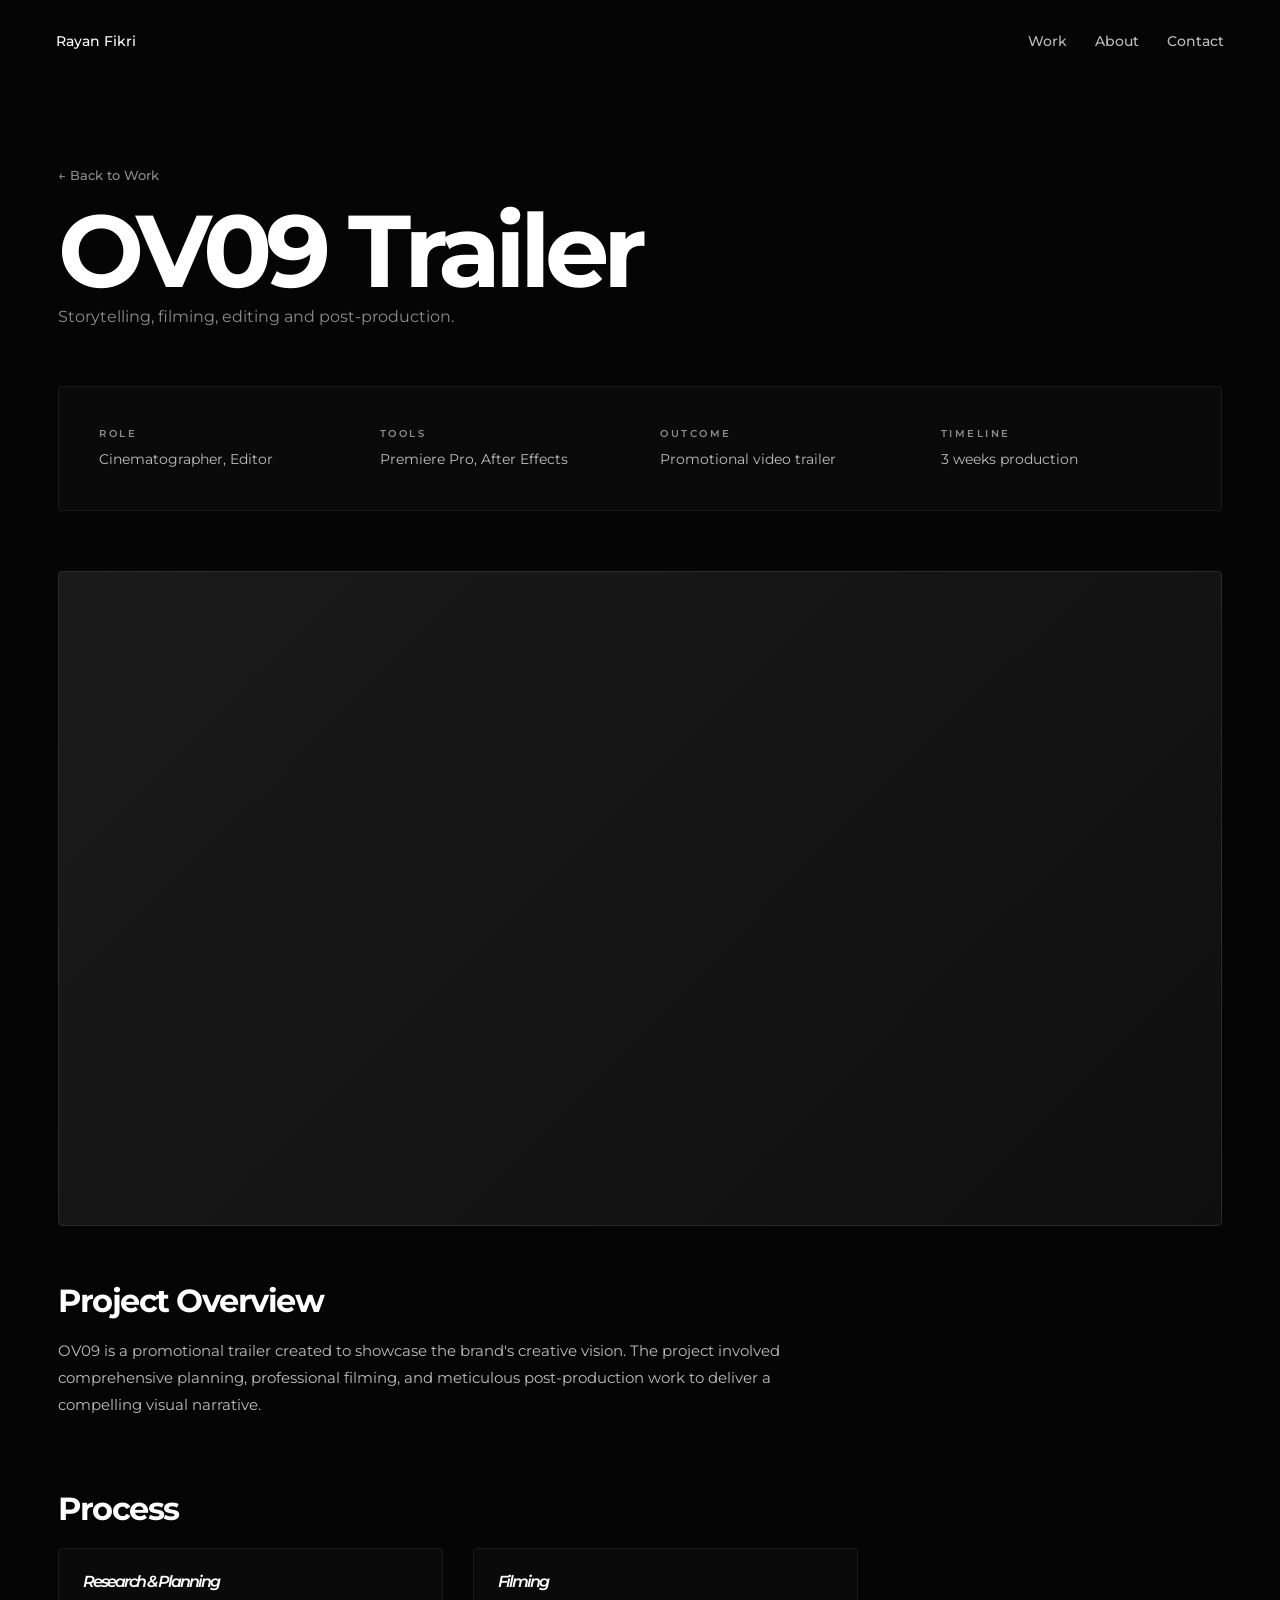
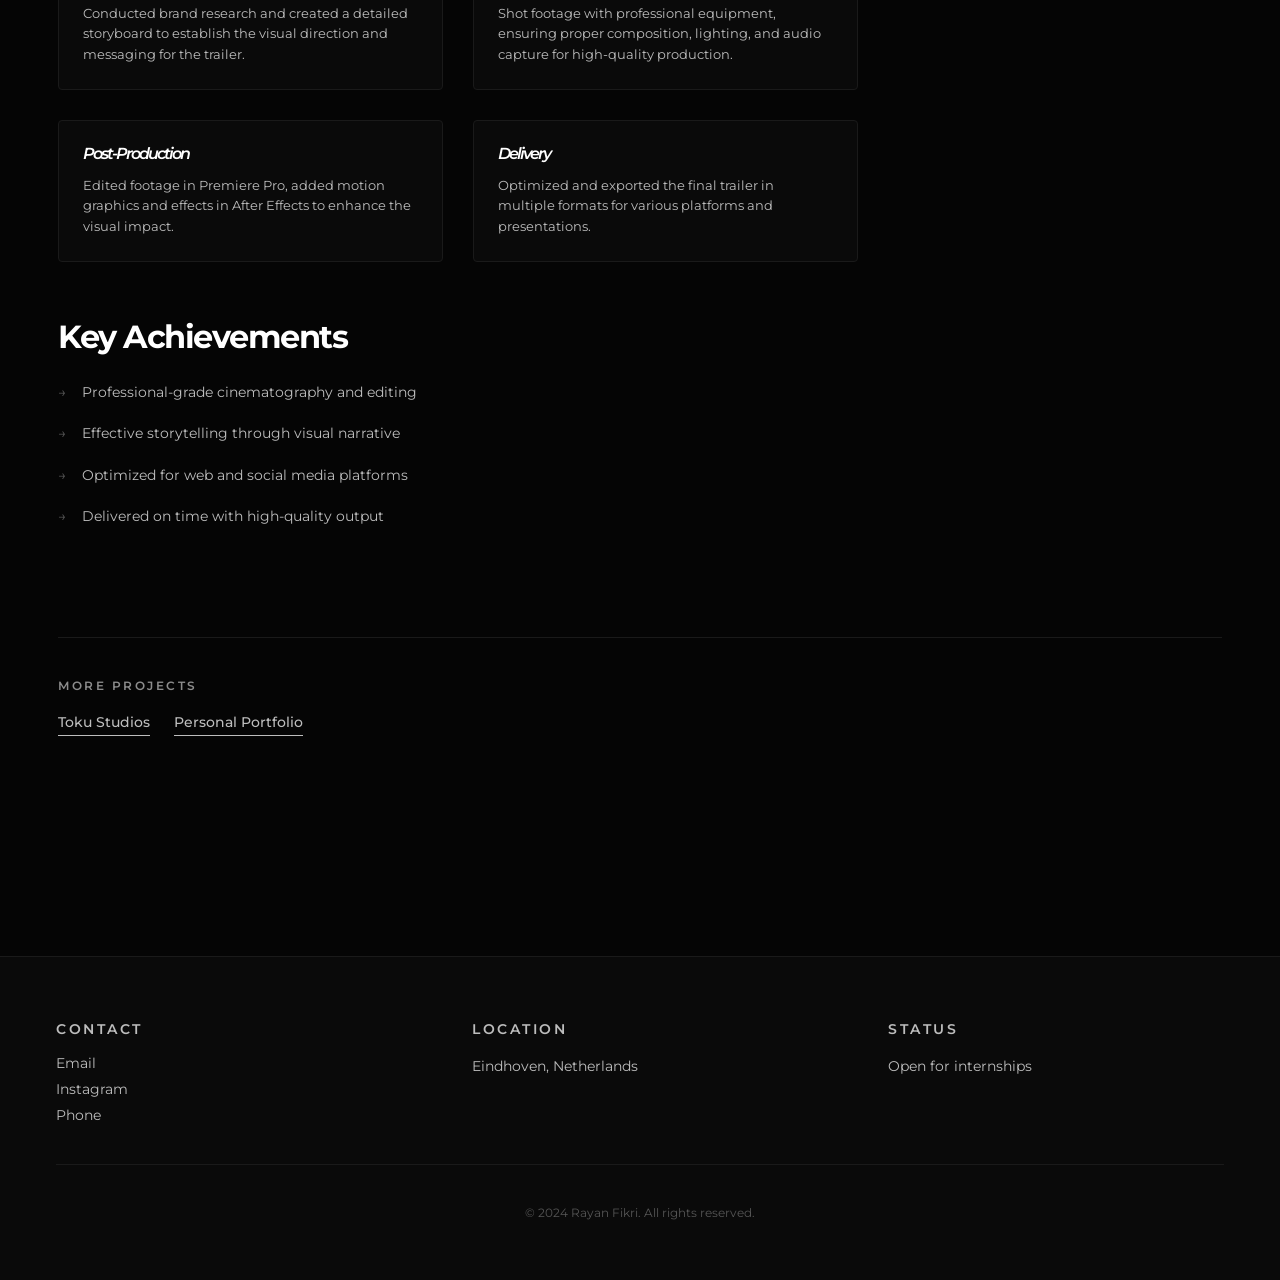
==== ov09.html @ 10646ae2 "Implement validated feedback to improve project visibility and portfolio clarity" ====
<!DOCTYPE html>
<html lang="en">
<head>
  <meta charset="UTF-8">
  <meta name="viewport" content="width=device-width, initial-scale=1.0">
  <title>OV09 Trailer | Rayan Fikri Portfolio</title>

  <link rel="preconnect" href="https://fonts.googleapis.com">
  <link rel="preconnect" href="https://fonts.gstatic.com" crossorigin>
  <link href="https://fonts.googleapis.com/css2?family=Montserrat:wght@300;400;500;600;700;800&display=swap" rel="stylesheet">

  <link rel="stylesheet" href="css/style.css">
</head>
<body>

  <header class="site-header">
    <a href="index.html" class="logo">Rayan Fikri</a>

    <nav>
      <a href="index.html#work">Work</a>
      <a href="index.html#about">About</a>
      <a href="index.html#contact">Contact</a>
    </nav>
  </header>

  <main>

    <section class="project-hero">
      <div class="project-header">
        <a href="index.html" class="back-link">&larr; Back to Work</a>
        <h1>OV09 Trailer</h1>
        <p class="project-tagline">Storytelling, filming, editing and post-production.</p>
      </div>
    </section>

    <section class="project-content">
      <div class="project-overview">
        <div class="overview-item">
          <p class="label">Role</p>
          <p>Cinematographer, Editor</p>
        </div>
        <div class="overview-item">
          <p class="label">Tools</p>
          <p>Premiere Pro, After Effects</p>
        </div>
        <div class="overview-item">
          <p class="label">Outcome</p>
          <p>Promotional video trailer</p>
        </div>
        <div class="overview-item">
          <p class="label">Timeline</p>
          <p>3 weeks production</p>
        </div>
      </div>

      <div class="project-image-large"></div>

      <div class="project-description-section">
        <h2>Project Overview</h2>
        <p>
          OV09 is a promotional trailer created to showcase the brand's creative vision. The project involved comprehensive planning, professional filming, and meticulous post-production work to deliver a compelling visual narrative.
        </p>
      </div>

      <div class="project-description-section">
        <h2>Process</h2>
        <div class="process-grid">
          <div class="process-item">
            <h3>Research & Planning</h3>
            <p>Conducted brand research and created a detailed storyboard to establish the visual direction and messaging for the trailer.</p>
          </div>
          <div class="process-item">
            <h3>Filming</h3>
            <p>Shot footage with professional equipment, ensuring proper composition, lighting, and audio capture for high-quality production.</p>
          </div>
          <div class="process-item">
            <h3>Post-Production</h3>
            <p>Edited footage in Premiere Pro, added motion graphics and effects in After Effects to enhance the visual impact.</p>
          </div>
          <div class="process-item">
            <h3>Delivery</h3>
            <p>Optimized and exported the final trailer in multiple formats for various platforms and presentations.</p>
          </div>
        </div>
      </div>

      <div class="project-description-section">
        <h2>Key Achievements</h2>
        <ul class="achievements-list">
          <li>Professional-grade cinematography and editing</li>
          <li>Effective storytelling through visual narrative</li>
          <li>Optimized for web and social media platforms</li>
          <li>Delivered on time with high-quality output</li>
        </ul>
      </div>

      <div class="project-cta">
        <p>More projects</p>
        <div class="cta-links">
          <a href="toku.html">Toku Studios</a>
          <a href="portfolio.html">Personal Portfolio</a>
        </div>
      </div>
    </section>

  </main>

  <footer class="site-footer">
    <div class="footer-content">
      <div class="footer-section">
        <p class="label">Contact</p>
        <div class="footer-links">
          <a href="mailto:r.fikri@student.fontys.nl">Email</a>
          <a href="https://www.instagram.com/rayannfkr/" target="_blank">Instagram</a>
          <a href="tel:+31639610118">Phone</a>
        </div>
      </div>
      <div class="footer-section">
        <p class="label">Location</p>
        <p>Eindhoven, Netherlands</p>
      </div>
      <div class="footer-section">
        <p class="label">Status</p>
        <p>Open for internships</p>
      </div>
    </div>
    <div class="footer-bottom">
      <p>&copy; 2024 Rayan Fikri. All rights reserved.</p>
    </div>
  </footer>

  <script src="js/main.js"></script>
</body>
</html>
---- css/style.css ----
* {
  margin: 0;
  padding: 0;
  box-sizing: border-box;
}

html {
  scroll-behavior: smooth;
}

body {
  font-family: "Montserrat", Arial, sans-serif;
  background: #050505;
  color: #ffffff;
}

a {
  color: inherit;
  text-decoration: none;
}

.site-header {
  padding: 32px 56px;
  display: flex;
  justify-content: space-between;
  align-items: center;
}

.logo,
nav a {
  font-size: 14px;
  font-weight: 500;
}

nav {
  display: flex;
  gap: 28px;
}

nav a {
  color: #bdbdbd;
  transition: 0.2s ease;
}

nav a:hover {
  color: #ffffff;
}

main {
  max-width: 1220px;
  margin: 0 auto;
  padding: 34px 28px 100px;
}

.hero {
  min-height: 46vh;
  display: grid;
  grid-template-columns: 1fr 1fr;
  align-items: end;
  gap: 80px;
  padding: 42px 0 56px;
}

.label {
  font-size: 10px;
  font-weight: 600;
  letter-spacing: 2.5px;
  text-transform: uppercase;
  color: #8c8c8c;
}

h1 {
  font-size: clamp(56px, 8vw, 118px);
  font-weight: 700;
  line-height: 0.86;
  letter-spacing: -6px;
  margin-top: 16px;
}

.intro {
  margin-top: 22px;
  color: #bdbdbd;
  font-size: 14px;
}

.hero-side {
  max-width: 360px;
  justify-self: end;
  color: #bdbdbd;
  font-size: 14px;
  line-height: 1.8;
}

.hero-links {
  display: flex;
  gap: 18px;
  margin-top: 30px;
}

.hero-links a,
.contact-links a {
  font-size: 13px;
  font-weight: 500;
  color: #ffffff;
  border-bottom: 1px solid #ffffff;
  padding-bottom: 4px;
  transition: 0.2s ease;
}

.hero-links a:hover,
.contact-links a:hover {
  color: #bdbdbd;
  border-color: #bdbdbd;
}

.work-section,
.about-section,
.contact-section {
  padding: 66px 0;
}

.section-heading {
  display: grid;
  grid-template-columns: 220px 1fr;
  gap: 60px;
  margin-bottom: 34px;
}

h2 {
  font-size: clamp(38px, 5vw, 74px);
  font-weight: 700;
  line-height: 0.95;
  letter-spacing: -3.5px;
}

.project-list {
  display: grid;
  gap: 0;
}

.project-item {
  display: grid;
  grid-template-columns: 80px 280px 1fr 140px;
  gap: 40px;
  align-items: center;
  padding: 40px 0;
  border-bottom: 1px solid #1a1a1a;
  transition: background-color 0.3s ease;
}

.project-item:last-child {
  border-bottom: none;
}

.project-item:hover {
  background-color: #0a0a0a;
}

.project-number {
  color: #8c8c8c;
  font-size: 14px;
  font-weight: 500;
  transition: color 0.2s ease;
}

.project-item:hover .project-number {
  color: #ffffff;
}

.project-preview {
  width: 100%;
  aspect-ratio: 1;
  background: linear-gradient(135deg, #1a1a1a 0%, #0f0f0f 100%);
  border: 1px solid #2a2a2a;
  border-radius: 4px;
  transition: all 0.3s ease;
}

.project-item:hover .project-preview {
  border-color: #3a3a3a;
  background: linear-gradient(135deg, #252525 0%, #1a1a1a 100%);
}

.project-content h3 {
  font-size: clamp(24px, 3vw, 48px);
  font-weight: 700;
  font-style: italic;
  letter-spacing: -2px;
  line-height: 1.1;
}

.project-description {
  margin-top: 8px;
  color: #8c8c8c;
  font-size: 13px;
  line-height: 1.6;
}

.project-meta {
  display: flex;
  flex-direction: column;
  gap: 12px;
  margin-top: 16px;
}

.meta-group {
  display: grid;
  grid-template-columns: 60px 1fr;
  gap: 12px;
  font-size: 12px;
}

.meta-label {
  color: #555555;
  font-weight: 600;
  text-transform: uppercase;
  letter-spacing: 1px;
}

.meta-group span:last-child {
  color: #bdbdbd;
}

.project-link {
  text-align: right;
  color: #bdbdbd;
  font-size: 13px;
  font-weight: 500;
  transition: all 0.2s ease;
  border-bottom: 1px solid transparent;
  padding-bottom: 2px;
}

.project-item:hover .project-link {
  color: #ffffff;
  border-bottom-color: #ffffff;
}

.about-section,
.contact-section {
  display: grid;
  grid-template-columns: 220px 1fr;
  gap: 60px;
}

.about-section p,
.contact-section p {
  color: #bdbdbd;
  line-height: 1.8;
  font-size: 15px;
  max-width: 600px;
}

.skills,
.contact-links {
  grid-column: 2;
  display: flex;
  flex-wrap: wrap;
  gap: 18px;
  margin-top: -36px;
}

.skills span {
  color: #ffffff;
  font-size: 13px;
  font-weight: 500;
}

.skills span::after {
  content: "/";
  margin-left: 18px;
  color: #555555;
}

.skills span:last-child::after {
  content: "";
}

@media (max-width: 850px) {
  .site-header {
    padding: 24px;
    flex-direction: column;
    align-items: flex-start;
    gap: 18px;
  }

  main {
    padding: 20px 24px 80px;
  }

  .hero,
  .section-heading,
  .about-section,
  .contact-section {
    grid-template-columns: 1fr;
    gap: 28px;
  }

  .hero-side {
    justify-self: start;
  }

  h1 {
    letter-spacing: -4px;
  }

  .project-item {
    grid-template-columns: 1fr;
    gap: 12px;
  }

  .project-preview {
    aspect-ratio: 16 / 9;
  }

  .project-link {
    text-align: left;
  }

  .project-meta {
    gap: 8px;
  }

  .meta-group {
    grid-template-columns: 50px 1fr;
    gap: 8px;
  }

  .skills,
  .contact-links {
    grid-column: 1;
    margin-top: 0;
  }
}

/* Footer Styles */
.site-footer {
  background-color: #0a0a0a;
  border-top: 1px solid #1a1a1a;
  padding: 60px 56px;
  margin-top: 40px;
}

.footer-content {
  max-width: 1220px;
  margin: 0 auto;
  display: grid;
  grid-template-columns: repeat(3, 1fr);
  gap: 80px;
  margin-bottom: 40px;
}

.footer-section {
  display: flex;
  flex-direction: column;
  gap: 12px;
}

.footer-section p {
  color: #bdbdbd;
  font-size: 14px;
  line-height: 1.8;
}

.footer-links {
  display: flex;
  flex-direction: column;
  gap: 8px;
}

.footer-links a {
  color: #bdbdbd;
  font-size: 14px;
  transition: color 0.2s ease;
}

.footer-links a:hover {
  color: #ffffff;
}

.footer-bottom {
  max-width: 1220px;
  margin: 0 auto;
  padding-top: 40px;
  border-top: 1px solid #1a1a1a;
  text-align: center;
  color: #555555;
  font-size: 12px;
}

@media (max-width: 850px) {
  .site-footer {
    padding: 40px 24px;
  }

  .footer-content {
    grid-template-columns: 1fr;
    gap: 40px;
  }
}

/* Project Page Styles */
.project-hero {
  min-height: 30vh;
  display: flex;
  align-items: flex-end;
  padding: 40px 0 60px;
}

.project-header {
  width: 100%;
}

.back-link {
  display: inline-block;
  color: #8c8c8c;
  font-size: 13px;
  font-weight: 500;
  margin-bottom: 24px;
  transition: color 0.2s ease;
}

.back-link:hover {
  color: #ffffff;
}

.project-hero h1 {
  margin-top: 0;
  margin-bottom: 12px;
}

.project-tagline {
  color: #8c8c8c;
  font-size: 16px;
  font-weight: 400;
  max-width: 600px;
}

.project-content {
  display: grid;
  grid-template-columns: 1fr;
  gap: 60px;
  padding-bottom: 80px;
}

.project-overview {
  display: grid;
  grid-template-columns: repeat(4, 1fr);
  gap: 40px;
  padding: 40px;
  background-color: #0a0a0a;
  border: 1px solid #1a1a1a;
  border-radius: 4px;
}

.overview-item p {
  margin: 0;
}

.overview-item .label {
  margin-bottom: 8px;
}

.overview-item p:last-child {
  color: #bdbdbd;
  font-size: 14px;
  line-height: 1.6;
}

.project-image-large {
  width: 100%;
  aspect-ratio: 16 / 9;
  background: linear-gradient(135deg, #1a1a1a 0%, #0f0f0f 100%);
  border: 1px solid #2a2a2a;
  border-radius: 4px;
}

.project-description-section {
  max-width: 800px;
}

.project-description-section h2 {
  font-size: 32px;
  font-weight: 700;
  margin-bottom: 20px;
  letter-spacing: -1.5px;
}

.project-description-section p {
  color: #bdbdbd;
  font-size: 15px;
  line-height: 1.8;
  margin-bottom: 16px;
}

.project-description-section strong {
  color: #ffffff;
  font-weight: 600;
}

.process-grid {
  display: grid;
  grid-template-columns: repeat(2, 1fr);
  gap: 30px;
  margin-top: 24px;
}

.process-item {
  padding: 24px;
  background-color: #0a0a0a;
  border: 1px solid #1a1a1a;
  border-radius: 4px;
  transition: all 0.3s ease;
}

.process-item:hover {
  border-color: #2a2a2a;
  background-color: #0f0f0f;
}

.process-item h3 {
  font-size: 16px;
  font-weight: 600;
  margin-bottom: 12px;
  color: #ffffff;
}

.process-item p {
  color: #bdbdbd;
  font-size: 13px;
  line-height: 1.6;
  margin: 0;
}

.achievements-list {
  list-style: none;
  padding: 0;
  margin-top: 16px;
}

.achievements-list li {
  color: #bdbdbd;
  font-size: 14px;
  line-height: 1.8;
  padding: 8px 0;
  padding-left: 24px;
  position: relative;
}

.achievements-list li::before {
  content: "→";
  position: absolute;
  left: 0;
  color: #555555;
}

.project-cta {
  padding-top: 40px;
  border-top: 1px solid #1a1a1a;
  margin-top: 40px;
}

.project-cta > p {
  color: #8c8c8c;
  font-size: 12px;
  font-weight: 600;
  letter-spacing: 2.5px;
  text-transform: uppercase;
  margin-bottom: 20px;
}

.cta-links {
  display: flex;
  gap: 24px;
}

.cta-links a {
  color: #bdbdbd;
  font-size: 14px;
  font-weight: 500;
  padding-bottom: 4px;
  border-bottom: 1px solid #bdbdbd;
  transition: all 0.2s ease;
}

.cta-links a:hover {
  color: #ffffff;
  border-bottom-color: #ffffff;
}

@media (max-width: 850px) {
  .project-overview {
    grid-template-columns: 1fr;
    gap: 24px;
  }

  .process-grid {
    grid-template-columns: 1fr;
  }

  .project-content {
    gap: 40px;
  }

  .project-description-section h2 {
    font-size: 24px;
  }

  .cta-links {
    flex-direction: column;
  }
}
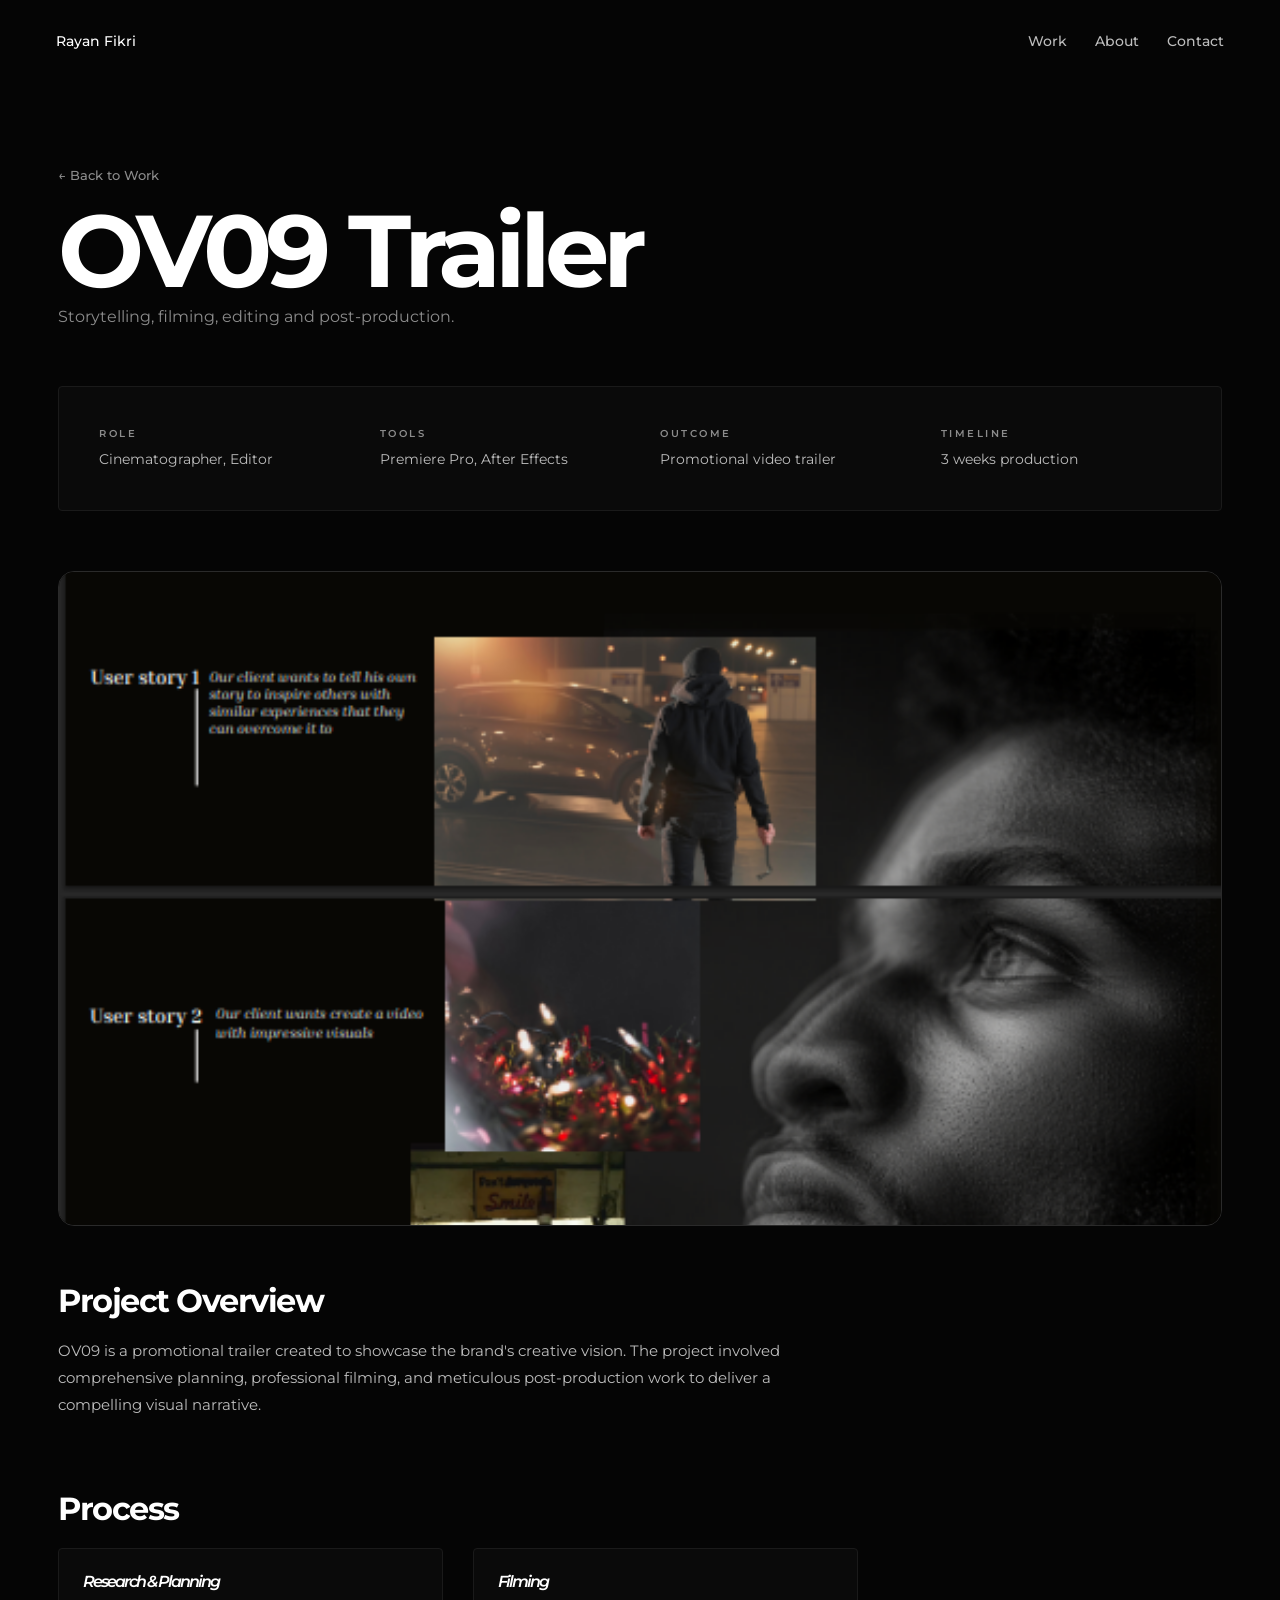
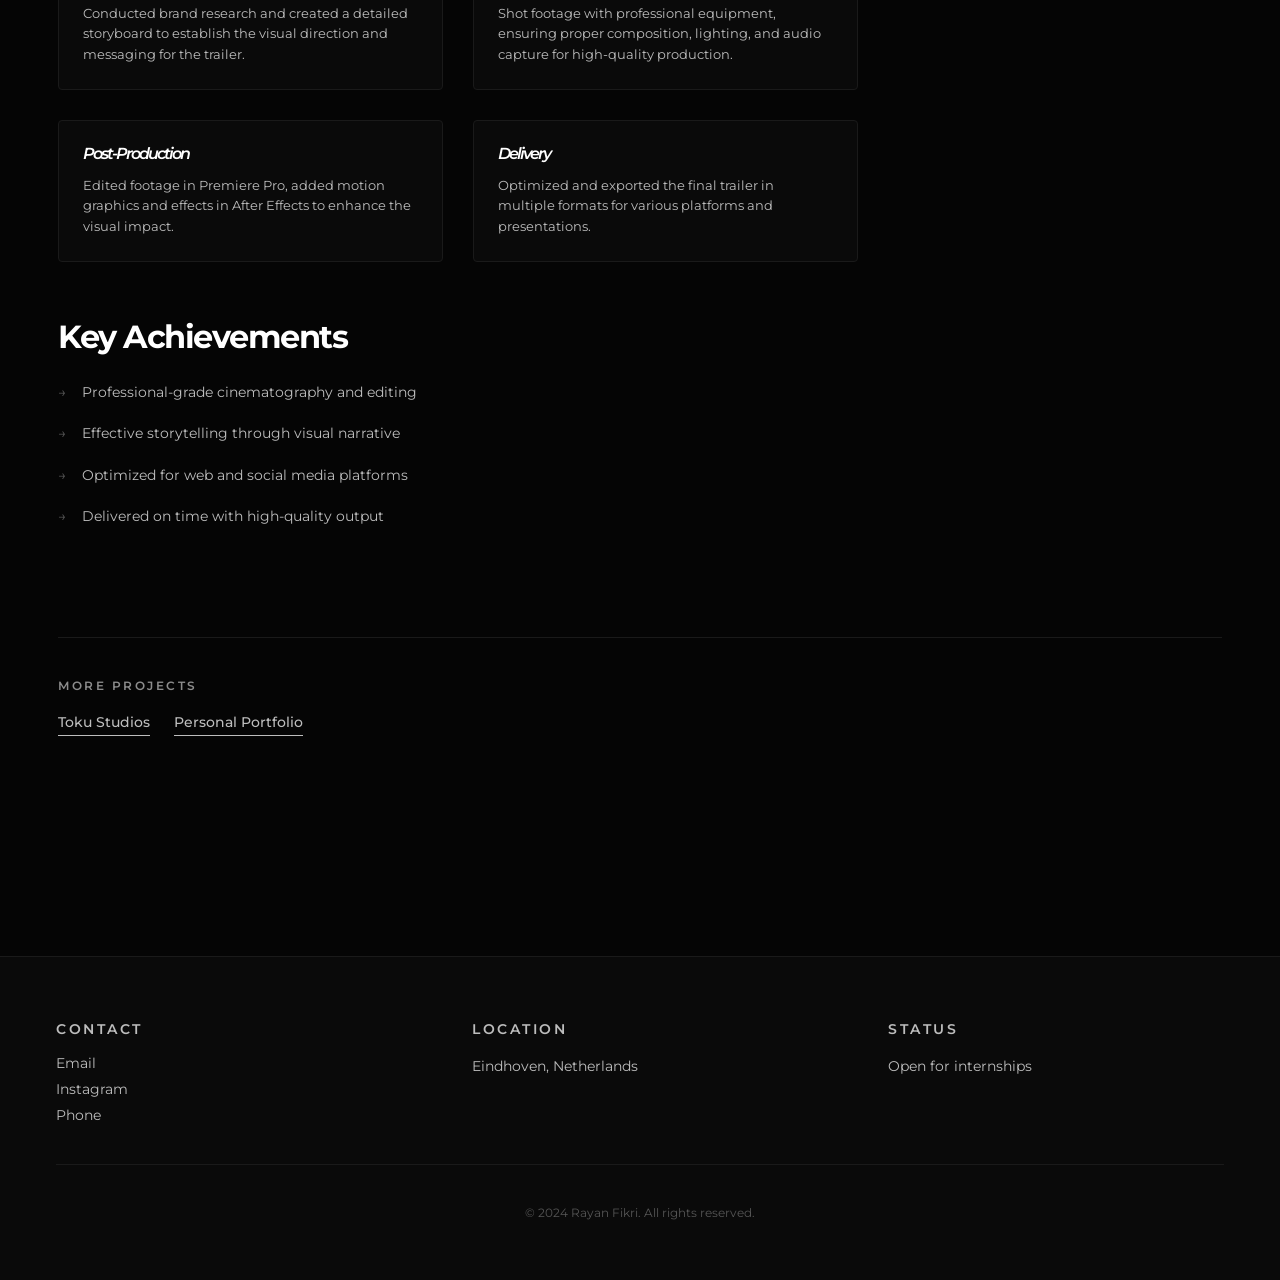
==== commit f16fe23d: "Add real project visuals to make portfolio work easier to understand" ====
--- a/ov09.html
+++ b/ov09.html
@@ -53,7 +53,9 @@
         </div>
       </div>
 
-      <div class="project-image-large"></div>
+      <div class="project-image-large">
+        <img src="images/ov09.png" alt="OV09 moodboard" class="project-image-large__img project-image-large__img--left" loading="lazy">
+      </div>
 
       <div class="project-description-section">
         <h2>Project Overview</h2>
--- a/css/style.css
+++ b/css/style.css
@@ -140,7 +140,7 @@
 
 .project-item {
   display: grid;
-  grid-template-columns: 80px 280px 1fr 140px;
+  grid-template-columns: 80px 220px 1fr 140px;
   gap: 40px;
   align-items: center;
   padding: 40px 0;
@@ -168,17 +168,58 @@
 }
 
 .project-preview {
-  width: 100%;
-  aspect-ratio: 1;
+  width: 220px;
+  height: 220px;
   background: linear-gradient(135deg, #1a1a1a 0%, #0f0f0f 100%);
   border: 1px solid #2a2a2a;
-  border-radius: 4px;
-  transition: all 0.3s ease;
-}
-
-.project-item:hover .project-preview {
-  border-color: #3a3a3a;
-  background: linear-gradient(135deg, #252525 0%, #1a1a1a 100%);
+  border-radius: 16px;
+  overflow: hidden;
+}
+
+.project-preview img {
+  width: 100%;
+  height: 100%;
+  object-fit: cover;
+  object-position: center;
+  display: block;
+  transition: transform 0.3s ease, filter 0.3s ease;
+}
+
+.project-preview__img--left {
+  object-position: left center;
+}
+
+.project-preview__img--center {
+  object-position: center center;
+}
+
+.project-image-large__img--left {
+  object-position: left center;
+}
+
+.project-image-large__img--center {
+  object-position: center center;
+}
+
+.project-item:hover .project-preview img,
+.project-image-large:hover img {
+  transform: scale(1.03);
+  filter: brightness(1.05);
+}
+
+.project-item:hover {
+  background-color: #0a0a0a;
+}
+
+.project-number {
+  color: #8c8c8c;
+  font-size: 14px;
+  font-weight: 500;
+  transition: color 0.2s ease;
+}
+
+.project-item:hover .project-number {
+  color: #ffffff;
 }
 
 .project-content h3 {
@@ -306,7 +347,7 @@
 
   .project-item {
     grid-template-columns: 1fr;
-    gap: 12px;
+    gap: 18px;
   }
 
   .project-preview {
@@ -324,6 +365,22 @@
   .meta-group {
     grid-template-columns: 50px 1fr;
     gap: 8px;
+  }
+
+  .project-preview {
+    width: 100%;
+  }
+
+  .project-preview img {
+    border-radius: 16px;
+  }
+
+  .project-image-large {
+    aspect-ratio: 16 / 9;
+  }
+
+  .project-content {
+    gap: 20px;
   }
 
   .skills,
@@ -472,7 +529,22 @@
   aspect-ratio: 16 / 9;
   background: linear-gradient(135deg, #1a1a1a 0%, #0f0f0f 100%);
   border: 1px solid #2a2a2a;
-  border-radius: 4px;
+  border-radius: 16px;
+  overflow: hidden;
+}
+
+.project-image-large img {
+  width: 100%;
+  height: 100%;
+  object-fit: cover;
+  object-position: center;
+  display: block;
+  transition: transform 0.3s ease, filter 0.3s ease;
+}
+
+.project-image-large:hover img {
+  transform: scale(1.03);
+  filter: brightness(1.05);
 }
 
 .project-description-section {
